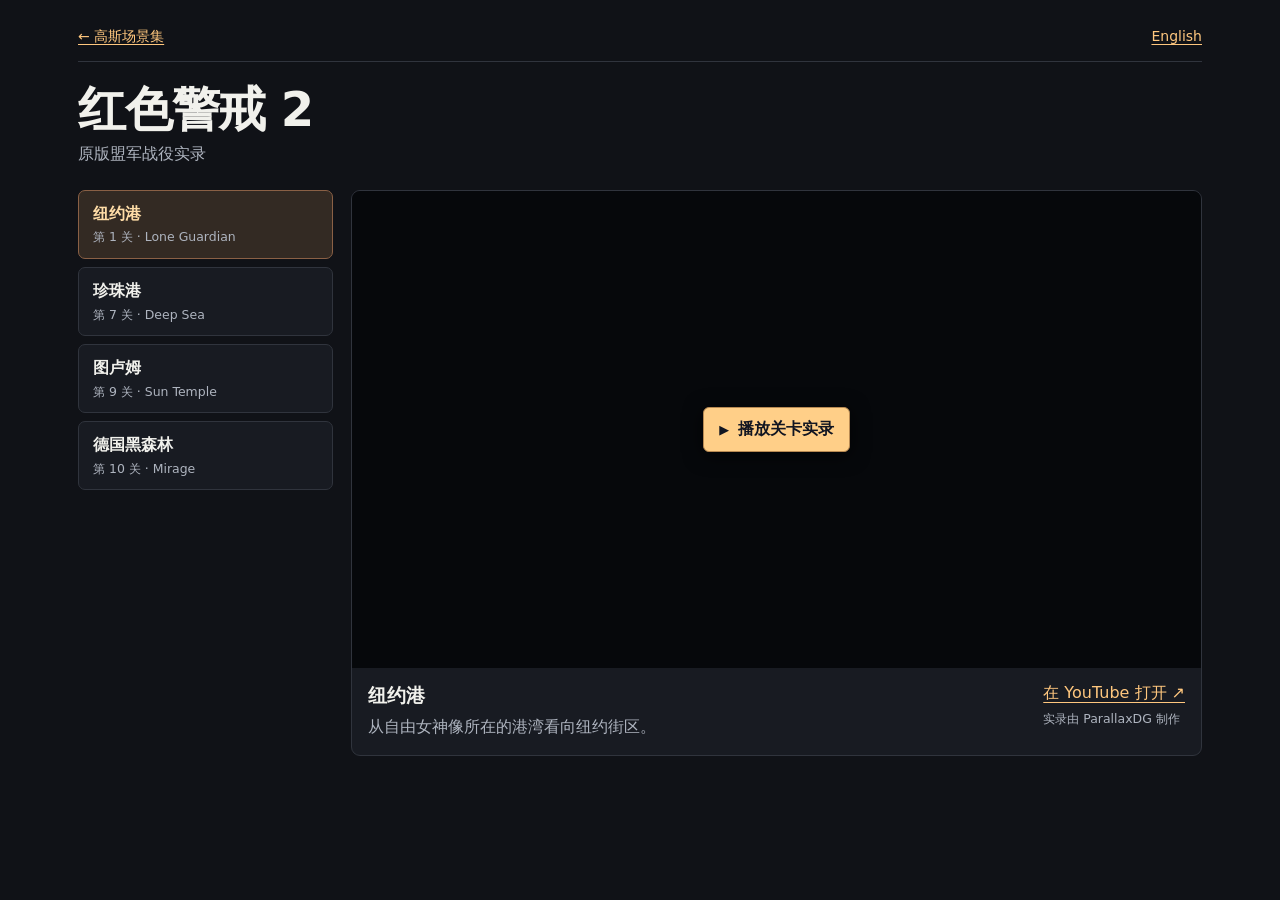
==== red-alert-2/index.html @ d5d356a3 "Add a bilingual preview page for four Red Alert 2 missions" ====
<!doctype html>
<html lang="zh-CN">
<head>
  <meta charset="utf-8">
  <meta name="viewport" content="width=device-width, initial-scale=1">
  <meta name="color-scheme" content="dark">
  <title>红色警戒 2 · 原版关卡预览</title>
  <link rel="stylesheet" href="./preview.css">
  <script type="module" src="./preview.mjs"></script>
</head>
<body>
  <main>
    <header>
      <nav class="page-nav" aria-label="页面导航">
        <a id="back" href="../">← 高斯场景集</a>
        <a id="language" href="?lang=en" lang="en">English</a>
      </nav>
      <h1 id="title">红色警戒 2</h1>
      <p id="subtitle">原版盟军战役实录</p>
    </header>

    <div class="layout">
      <nav id="missions" aria-label="选择关卡"></nav>
      <section class="preview" aria-labelledby="scene-title">
        <div class="screen" id="screen">
          <img id="poster" alt="">
          <button id="play-video" type="button">播放关卡实录</button>
        </div>
        <div class="caption">
          <div aria-live="polite">
            <h2 id="scene-title">纽约港</h2>
            <p id="description"></p>
          </div>
          <div class="source">
            <a id="recording" href="https://www.youtube.com/watch?v=OITgFTEUTFI" target="_blank" rel="noopener noreferrer">在 YouTube 打开 ↗</a>
            <small id="credit">实录由 ParallaxDG 制作</small>
          </div>
        </div>
      </section>
    </div>

    <noscript>
      <p>原版关卡实录</p>
      <ul>
        <li><a href="https://www.youtube.com/watch?v=OITgFTEUTFI">Lone Guardian</a></li>
        <li><a href="https://www.youtube.com/watch?v=Rhv3rNEdT14">Deep Sea</a></li>
        <li><a href="https://www.youtube.com/watch?v=oZx_sbLsN9A">Sun Temple</a></li>
        <li><a href="https://www.youtube.com/watch?v=gC3nP2FsMSc">Mirage</a></li>
      </ul>
    </noscript>
  </main>
</body>
</html>
---- red-alert-2/preview.css ----
:root {
  color-scheme: dark;
  font: 16px/1.55 system-ui, -apple-system, "PingFang SC", sans-serif;
  background: #101217;
  color: #f1f1ec;
  --panel: #181b22;
  --line: #30343d;
  --muted: #aeb4bf;
  --accent: #ffc77e;
}
* { box-sizing: border-box; }
[hidden] { display: none !important; }
body { margin: 0; }
h1, h2, p { margin: 0; }
a { color: var(--accent); text-underline-offset: .23em; }
a:hover { color: #ffe2ae; }
:focus-visible { outline: 2px solid var(--accent); outline-offset: 4px; }

main { max-width: 1180px; margin: 0 auto; padding: 26px 28px 56px; }
header { margin-bottom: 23px; }
.page-nav { display: flex; justify-content: space-between; gap: 14px; border-bottom: 1px solid var(--line); padding-bottom: 13px; }
.page-nav a { font-size: .875rem; }
h1 { font-size: clamp(1.85rem, 5vw, 3rem); font-weight: 740; letter-spacing: -.025em; line-height: 1.15; margin-top: 20px; }
#subtitle, #description { margin-top: 5px; color: var(--muted); }

.layout {
  display: grid;
  grid-template-columns: minmax(200px, .30fr) minmax(0, 1fr);
  gap: 18px;
  align-items: start;
}
#missions { display: grid; gap: 8px; }
#missions a {
  display: grid;
  gap: 1px;
  padding: 11px 14px;
  border: 1px solid var(--line);
  border-radius: 7px;
  background: var(--panel);
  text-decoration: none;
  color: inherit;
}
#missions a:hover { border-color: #747784; }
#missions a[aria-current] {
  background: #332a23;
  border-color: #8a6045;
  color: #ffdda7;
}
#missions span { font-weight: 660; }
#missions small, .source small { color: var(--muted); font-size: .78rem; }

.preview { border: 1px solid var(--line); border-radius: 9px; overflow: hidden; background: var(--panel); }
.screen {
  position: relative;
  aspect-ratio: 16 / 9;
  min-height: 200px;
  display: grid;
  place-items: center;
  background: #06080b;
}
.screen img, .screen iframe { position: absolute; inset: 0; width: 100%; height: 100%; border: 0; }
.screen img { object-fit: contain; }
#play-video {
  position: relative;
  font: inherit;
  font-weight: 630;
  color: #111521;
  background: #ffcf88;
  cursor: pointer;
  border: 1px solid #b78952;
  border-radius: 6px;
  padding: 9px 15px;
  box-shadow: 0 3px 19px #000a;
}
#play-video:hover { background: #ffdfac; }
#play-video::before { content: "▶"; margin-right: .55rem; font-size: .8em; }
.caption { display: flex; justify-content: space-between; gap: 12px 20px; flex-wrap: wrap; padding: 13px 16px 15px; }
h2 { font-size: 1.18rem; font-weight: 690; }
.source { display: grid; gap: 3px; align-self: start; }

@media (max-width: 700px) {
  main { padding: 18px 12px 36px; }
  .layout { grid-template-columns: minmax(0, 1fr); gap: 12px; }
  #missions { grid-template-columns: repeat(2, minmax(0, 1fr)); gap: 6px; }
  #missions a { padding: 7px 9px; }
  #missions small { font-size: .71rem; }
}
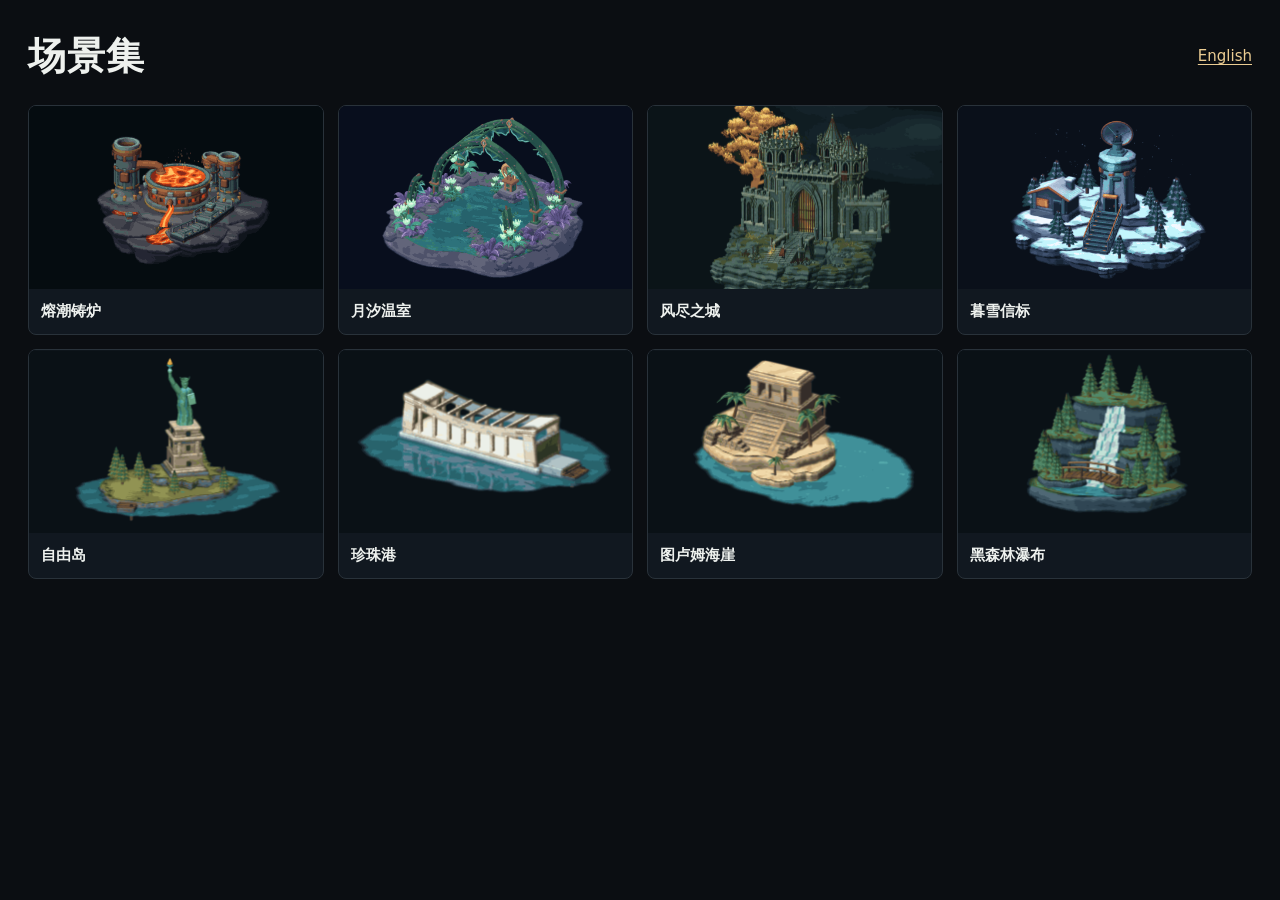
==== commit 064a93fa: "Show all eight Gaussian scenes in one full-screen preview gallery" ====
--- a/red-alert-2/index.html
+++ b/red-alert-2/index.html
@@ -3,51 +3,21 @@
 <head>
   <meta charset="utf-8">
   <meta name="viewport" content="width=device-width, initial-scale=1">
-  <meta name="color-scheme" content="dark">
-  <title>红色警戒 2 · 原版关卡预览</title>
-  <link rel="stylesheet" href="./preview.css">
-  <script type="module" src="./preview.mjs"></script>
+  <title>3D 场景集</title>
 </head>
 <body>
-  <main>
-    <header>
-      <nav class="page-nav" aria-label="页面导航">
-        <a id="back" href="../">← 高斯场景集</a>
-        <a id="language" href="?lang=en" lang="en">English</a>
-      </nav>
-      <h1 id="title">红色警戒 2</h1>
-      <p id="subtitle">原版盟军战役实录</p>
-    </header>
-
-    <div class="layout">
-      <nav id="missions" aria-label="选择关卡"></nav>
-      <section class="preview" aria-labelledby="scene-title">
-        <div class="screen" id="screen">
-          <img id="poster" alt="">
-          <button id="play-video" type="button">播放关卡实录</button>
-        </div>
-        <div class="caption">
-          <div aria-live="polite">
-            <h2 id="scene-title">纽约港</h2>
-            <p id="description"></p>
-          </div>
-          <div class="source">
-            <a id="recording" href="https://www.youtube.com/watch?v=OITgFTEUTFI" target="_blank" rel="noopener noreferrer">在 YouTube 打开 ↗</a>
-            <small id="credit">实录由 ParallaxDG 制作</small>
-          </div>
-        </div>
-      </section>
-    </div>
-
-    <noscript>
-      <p>原版关卡实录</p>
-      <ul>
-        <li><a href="https://www.youtube.com/watch?v=OITgFTEUTFI">Lone Guardian</a></li>
-        <li><a href="https://www.youtube.com/watch?v=Rhv3rNEdT14">Deep Sea</a></li>
-        <li><a href="https://www.youtube.com/watch?v=oZx_sbLsN9A">Sun Temple</a></li>
-        <li><a href="https://www.youtube.com/watch?v=gC3nP2FsMSc">Mirage</a></li>
-      </ul>
-    </noscript>
-  </main>
+  <a href="../">打开场景集 · Open the scene gallery</a>
+  <script>
+    const scenes = new Map([
+      ['lone-guardian', 'liberty-island'],
+      ['deep-sea', 'pearl-harbor'],
+      ['sun-temple', 'tulum'],
+      ['mirage', 'black-forest'],
+    ]);
+    const gallery = new URL('../', location.href);
+    gallery.search = location.search;
+    gallery.hash = scenes.get(location.hash.slice(1)) || '';
+    location.replace(gallery);
+  </script>
 </body>
 </html>
